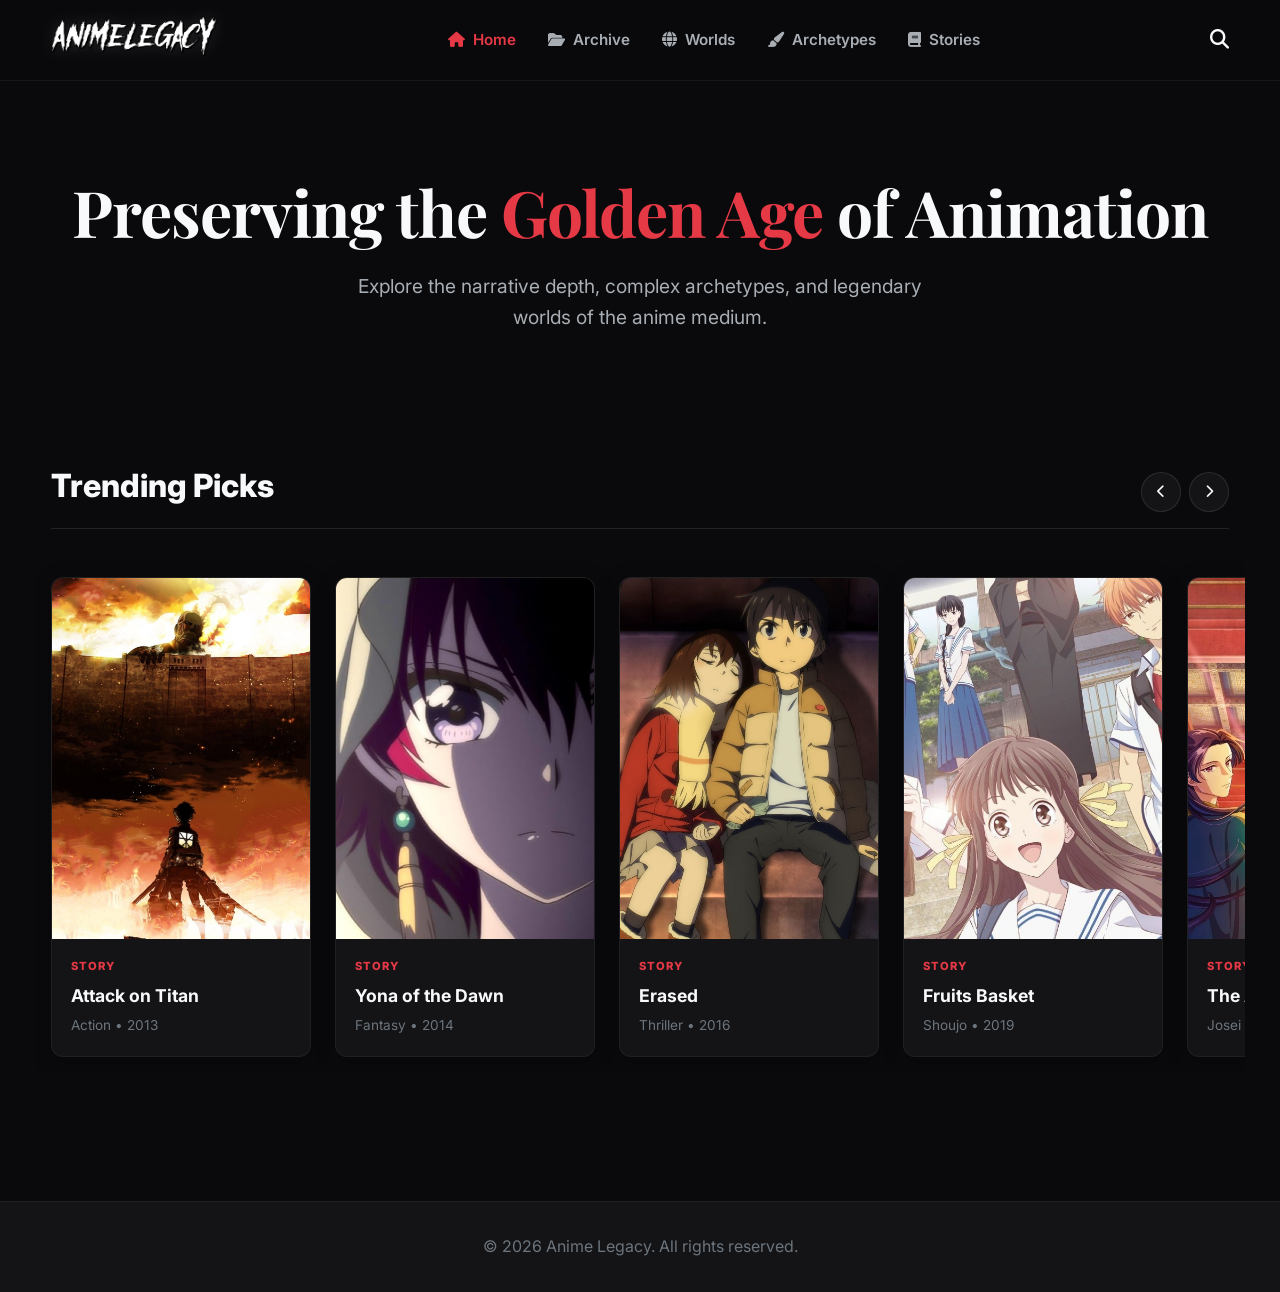
==== index.html @ 7cafa336 "Initial release: Complete Anime Legacy platform and documentation Co-authored-by: Giovanni Rutiglian" ====
<!doctype html>
<html lang="en">
  <head>
    <meta charset="UTF-8" />
    <meta name="viewport" content="width=device-width, initial-scale=1.0" />
    <meta
      name="description"
      content="Anime Legacy - Preserving the Golden Age of Animation"
    />
    <title>Anime Legacy | Home</title>

    <link rel="preconnect" href="https://fonts.googleapis.com" />
    <link rel="preconnect" href="https://fonts.gstatic.com" crossorigin />
    <link
      href="https://fonts.googleapis.com/css2?family=Inter:wght@300;400;600;800&family=Playfair+Display:wght@700&display=swap"
      rel="stylesheet"
    />

    <link
      rel="stylesheet"
      href="https://cdnjs.cloudflare.com/ajax/libs/font-awesome/6.4.0/css/all.min.css"
    />

    <link rel="stylesheet" href="assets/css/main.css" />
    <link rel="icon" type="image/png" href="assets/img/logo.png" />
  </head>
  <body class="theme-dark">
    <header class="navbar-global">
      <div class="container navbar-container">
        <a href="index.html" class="brand-logo">
          <img src="assets/img/logo.png" alt="Anime Legacy" />
        </a>

        <nav class="nav-links">
          <ul role="menubar">
            <li role="none">
              <a role="menuitem" href="index.html" class="active"
                ><i class="fas fa-home"></i> Home</a
              >
            </li>
            <li role="none">
              <a role="menuitem" href="archive.html"
                ><i class="fas fa-folder-open"></i> Archive</a
              >
            </li>
            <li role="none">
              <a role="menuitem" href="narrative-worlds.html"
                ><i class="fas fa-globe"></i> Worlds</a
              >
            </li>
            <li role="none">
              <a role="menuitem" href="archetypes-styles.html"
                ><i class="fas fa-paint-brush"></i> Archetypes</a
              >
            </li>
            <li role="none">
              <a role="menuitem" href="stories.html"
                ><i class="fas fa-book"></i> Stories</a
              >
            </li>
          </ul>
        </nav>

        <button
          class="search-trigger"
          aria-label="Open Search"
          id="btn-open-search"
        >
          <i class="fas fa-search"></i>
        </button>
      </div>
    </header>

    <div
      class="search-modal"
      id="search-modal"
      aria-hidden="true"
      role="dialog"
    >
      <div class="search-modal-backdrop" id="search-backdrop"></div>
      <div class="search-modal-content">
        <div class="search-input-wrapper">
          <i class="fas fa-search search-icon-inside"></i>
          <input
            type="text"
            id="global-search-input"
            placeholder="Search by title, character, or theme..."
            autocomplete="off"
          />
          <button
            class="close-search"
            id="btn-close-search"
            aria-label="Close Search"
          >
            <i class="fas fa-times"></i>
          </button>
        </div>
        <div class="search-results-container" id="search-results"></div>
      </div>
    </div>

    <main class="main-layout">
      <section class="hero-section">
        <div class="container">
          <h1 class="hero-title">
            Preserving the <span class="text-accent">Golden Age</span> of
            Animation
          </h1>
          <p class="hero-subtitle">
            Explore the narrative depth, complex archetypes, and legendary
            worlds of the anime medium.
          </p>
        </div>
      </section>

      <section class="content-section">
        <div class="container">
          <div class="section-header">
            <h2 class="section-title">Trending Picks</h2>
            <div class="carousel-controls">
              <button
                class="carousel-btn prev"
                aria-label="Scroll Left"
                data-target="carousel-trending"
              >
                <i class="fas fa-chevron-left"></i>
              </button>
              <button
                class="carousel-btn next"
                aria-label="Scroll Right"
                data-target="carousel-trending"
              >
                <i class="fas fa-chevron-right"></i>
              </button>
            </div>
          </div>

          <div class="carousel-viewport">
            <div
              class="carousel-track"
              id="carousel-trending"
              data-feed="recommended"
            ></div>
          </div>
        </div>
      </section>
    </main>

    <footer class="footer-global">
      <div class="container">
        <p>&copy; 2026 Anime Legacy. All rights reserved.</p>
      </div>
    </footer>

    <script type="module" src="assets/js/app.js"></script>
  </body>
</html>
---- assets/css/main.css ----
/* ==========================================================================
   CSS VARIABLES & THEMING
   ========================================================================== */
   :root {
    --color-bg-base: #0a0a0c;
    --color-bg-surface: #141417;
    --color-bg-surface-elevated: #1f1f24;
    
    --color-accent-primary: #e63946;
    --color-accent-hover: #f0545f;
    --color-accent-glow: rgba(230, 57, 70, 0.4);
    
    --color-text-primary: #f8f9fa;
    --color-text-secondary: #a8aeb4;
    --color-text-muted: #6c757d;
    
    --font-primary: 'Inter', sans-serif;
    --font-secondary: 'Playfair Display', serif;
    
    --radius-sm: 6px;
    --radius-md: 12px;
    --radius-lg: 20px;
    
    --shadow-soft: 0 4px 20px rgba(0, 0, 0, 0.3);
    --shadow-glow: 0 0 20px var(--color-accent-glow);
    
    --transition-fast: 0.2s cubic-bezier(0.4, 0, 0.2, 1);
    --transition-smooth: 0.4s cubic-bezier(0.16, 1, 0.3, 1);
}

/* ==========================================================================
   RESET & BASE STYLES
   ========================================================================== */
*, *::before, *::after {
    box-sizing: border-box;
    margin: 0;
    padding: 0;
}

body {
    background-color: var(--color-bg-base);
    color: var(--color-text-primary);
    font-family: var(--font-primary);
    line-height: 1.6;
    overflow-x: hidden;
    -webkit-font-smoothing: antialiased;
}

a {
    color: inherit;
    text-decoration: none;
    transition: color var(--transition-fast);
}

ul {
    list-style: none;
}

.container {
    width: 92%;
    max-width: 1280px;
    margin: 0 auto;
}

.text-accent {
    color: var(--color-accent-primary);
}

/* ==========================================================================
   NAVIGATION BAR
   ========================================================================== */
.navbar-global {
    position: sticky;
    top: 0;
    z-index: 1000;
    background: rgba(10, 10, 12, 0.85);
    backdrop-filter: blur(12px);
    border-bottom: 1px solid rgba(255, 255, 255, 0.05);
    padding: 1rem 0;
}

.navbar-container {
    display: flex;
    justify-content: space-between;
    align-items: center;
}

.brand-logo img {
    height: 40px;
    filter: drop-shadow(0 0 8px rgba(255, 255, 255, 0.1));
    transition: transform var(--transition-fast);
}

.brand-logo:hover img {
    transform: scale(1.05);
}

.nav-links ul {
    display: flex;
    gap: 2rem;
}

.nav-links a {
    font-weight: 600;
    font-size: 0.95rem;
    color: var(--color-text-secondary);
    display: flex;
    align-items: center;
    gap: 0.5rem;
}

.nav-links a:hover, .nav-links a.active {
    color: var(--color-accent-primary);
}

.search-trigger {
    background: transparent;
    border: none;
    color: var(--color-text-primary);
    font-size: 1.2rem;
    cursor: pointer;
    transition: color var(--transition-fast), transform var(--transition-fast);
}

.search-trigger:hover {
    color: var(--color-accent-primary);
    transform: scale(1.1);
}

/* ==========================================================================
   HERO SECTION
   ========================================================================== */
.hero-section {
    padding: 6rem 0 4rem;
    text-align: center;
}

.hero-title {
    font-family: var(--font-secondary);
    font-size: 4rem;
    line-height: 1.1;
    margin-bottom: 1.5rem;
    letter-spacing: -1px;
}

.hero-subtitle {
    font-size: 1.2rem;
    color: var(--color-text-secondary);
    max-width: 600px;
    margin: 0 auto;
}

/* ==========================================================================
   CAROUSEL COMPONENTS
   ========================================================================== */
.content-section {
    padding: 4rem 0;
}

.section-header {
    display: flex;
    justify-content: space-between;
    align-items: flex-end;
    margin-bottom: 2rem;
    border-bottom: 1px solid rgba(255, 255, 255, 0.1);
    padding-bottom: 1rem;
}

.section-title {
    font-size: 2rem;
    font-weight: 800;
}

.carousel-controls {
    display: flex;
    gap: 0.5rem;
}

.carousel-btn {
    background: var(--color-bg-surface);
    border: 1px solid rgba(255,255,255,0.1);
    color: var(--color-text-primary);
    width: 40px;
    height: 40px;
    border-radius: 50%;
    cursor: pointer;
    transition: all var(--transition-fast);
}

.carousel-btn:hover {
    background: var(--color-accent-primary);
    border-color: var(--color-accent-primary);
    transform: translateY(-2px);
    box-shadow: var(--shadow-glow);
}

.carousel-viewport {
    overflow: hidden;
    margin: 0 -1rem; /* Bleed edge for shadows */
    padding: 1rem;
}

.carousel-track {
    display: flex;
    gap: 1.5rem;
    transition: transform var(--transition-smooth);
}

/* Base Card Styles */
.media-card {
    flex: 0 0 260px;
    background: var(--color-bg-surface);
    border-radius: var(--radius-md);
    overflow: hidden;
    box-shadow: var(--shadow-soft);
    transition: transform var(--transition-smooth), box-shadow var(--transition-smooth);
    cursor: pointer;
    border: 1px solid rgba(255, 255, 255, 0.05);
}

.media-card:hover {
    transform: translateY(-8px);
    box-shadow: var(--shadow-glow);
    border-color: rgba(230, 57, 70, 0.3);
}

.card-image-wrapper {
    position: relative;
    width: 100%;
    padding-top: 140%; /* 1:1.4 Aspect ratio */
    overflow: hidden;
}

.card-image-wrapper img {
    position: absolute;
    top: 0;
    left: 0;
    width: 100%;
    height: 100%;
    object-fit: cover;
    transition: transform 0.6s cubic-bezier(0.16, 1, 0.3, 1);
}

.media-card:hover .card-image-wrapper img {
    transform: scale(1.08);
}

.card-content {
    padding: 1.2rem;
}

.card-type-badge {
    font-size: 0.7rem;
    text-transform: uppercase;
    letter-spacing: 1px;
    color: var(--color-accent-primary);
    font-weight: 800;
    margin-bottom: 0.4rem;
    display: block;
}

.card-title {
    font-size: 1.1rem;
    font-weight: 700;
    margin-bottom: 0.3rem;
    white-space: nowrap;
    overflow: hidden;
    text-overflow: ellipsis;
}

.card-meta {
    font-size: 0.85rem;
    color: var(--color-text-muted);
}

/* ==========================================================================
   GLOBAL SEARCH MODAL
   ========================================================================== */
.search-modal {
    position: fixed;
    inset: 0;
    z-index: 9999;
    display: flex;
    justify-content: center;
    align-items: flex-start;
    padding-top: 10vh;
    visibility: hidden;
    opacity: 0;
    transition: visibility 0s 0.3s, opacity 0.3s ease;
}

.search-modal.is-active {
    visibility: visible;
    opacity: 1;
    transition: opacity 0.3s ease;
}

.search-modal-backdrop {
    position: absolute;
    inset: 0;
    background: rgba(0, 0, 0, 0.8);
    backdrop-filter: blur(8px);
}

.search-modal-content {
    position: relative;
    width: 90%;
    max-width: 700px;
    background: var(--color-bg-surface);
    border-radius: var(--radius-md);
    box-shadow: 0 20px 40px rgba(0,0,0,0.5);
    overflow: hidden;
    border: 1px solid rgba(255,255,255,0.1);
    transform: translateY(-20px);
    transition: transform var(--transition-smooth);
}

.search-modal.is-active .search-modal-content {
    transform: translateY(0);
}

.search-input-wrapper {
    position: relative;
    padding: 1rem;
    border-bottom: 1px solid rgba(255,255,255,0.05);
    display: flex;
    align-items: center;
}

.search-icon-inside {
    color: var(--color-text-muted);
    font-size: 1.2rem;
    margin: 0 1rem;
}

#global-search-input {
    flex: 1;
    background: transparent;
    border: none;
    color: var(--color-text-primary);
    font-size: 1.2rem;
    outline: none;
}

.close-search {
    background: transparent;
    border: none;
    color: var(--color-text-muted);
    font-size: 1.5rem;
    cursor: pointer;
    margin: 0 1rem;
    transition: color var(--transition-fast);
}

.close-search:hover {
    color: var(--color-accent-primary);
}

.search-results-container {
    max-height: 50vh;
    overflow-y: auto;
}

.search-results-container::-webkit-scrollbar {
    width: 6px;
}
.search-results-container::-webkit-scrollbar-track {
    background: transparent;
}
.search-results-container::-webkit-scrollbar-thumb {
    background: rgba(255,255,255,0.2);
    border-radius: 10px;
}

.search-result-item {
    display: flex;
    align-items: center;
    padding: 1rem 1.5rem;
    gap: 1rem;
    border-bottom: 1px solid rgba(255,255,255,0.03);
    cursor: pointer;
    transition: background var(--transition-fast);
}

.search-result-item:hover {
    background: rgba(255,255,255,0.05);
}

.result-thumbnail {
    width: 50px;
    height: 70px;
    border-radius: 4px;
    object-fit: cover;
}

.result-info {
    display: flex;
    flex-direction: column;
}

.result-title {
    font-weight: 600;
    font-size: 1rem;
}

.result-type {
    font-size: 0.8rem;
    color: var(--color-accent-primary);
    text-transform: uppercase;
}

.search-empty-state {
    padding: 2rem;
    text-align: center;
    color: var(--color-text-muted);
}

/* ==========================================================================
   FOOTER
   ========================================================================== */
.footer-global {
    background: var(--color-bg-surface);
    padding: 2rem 0;
    text-align: center;
    color: var(--color-text-muted);
    border-top: 1px solid rgba(255, 255, 255, 0.05);
    margin-top: 4rem;
}
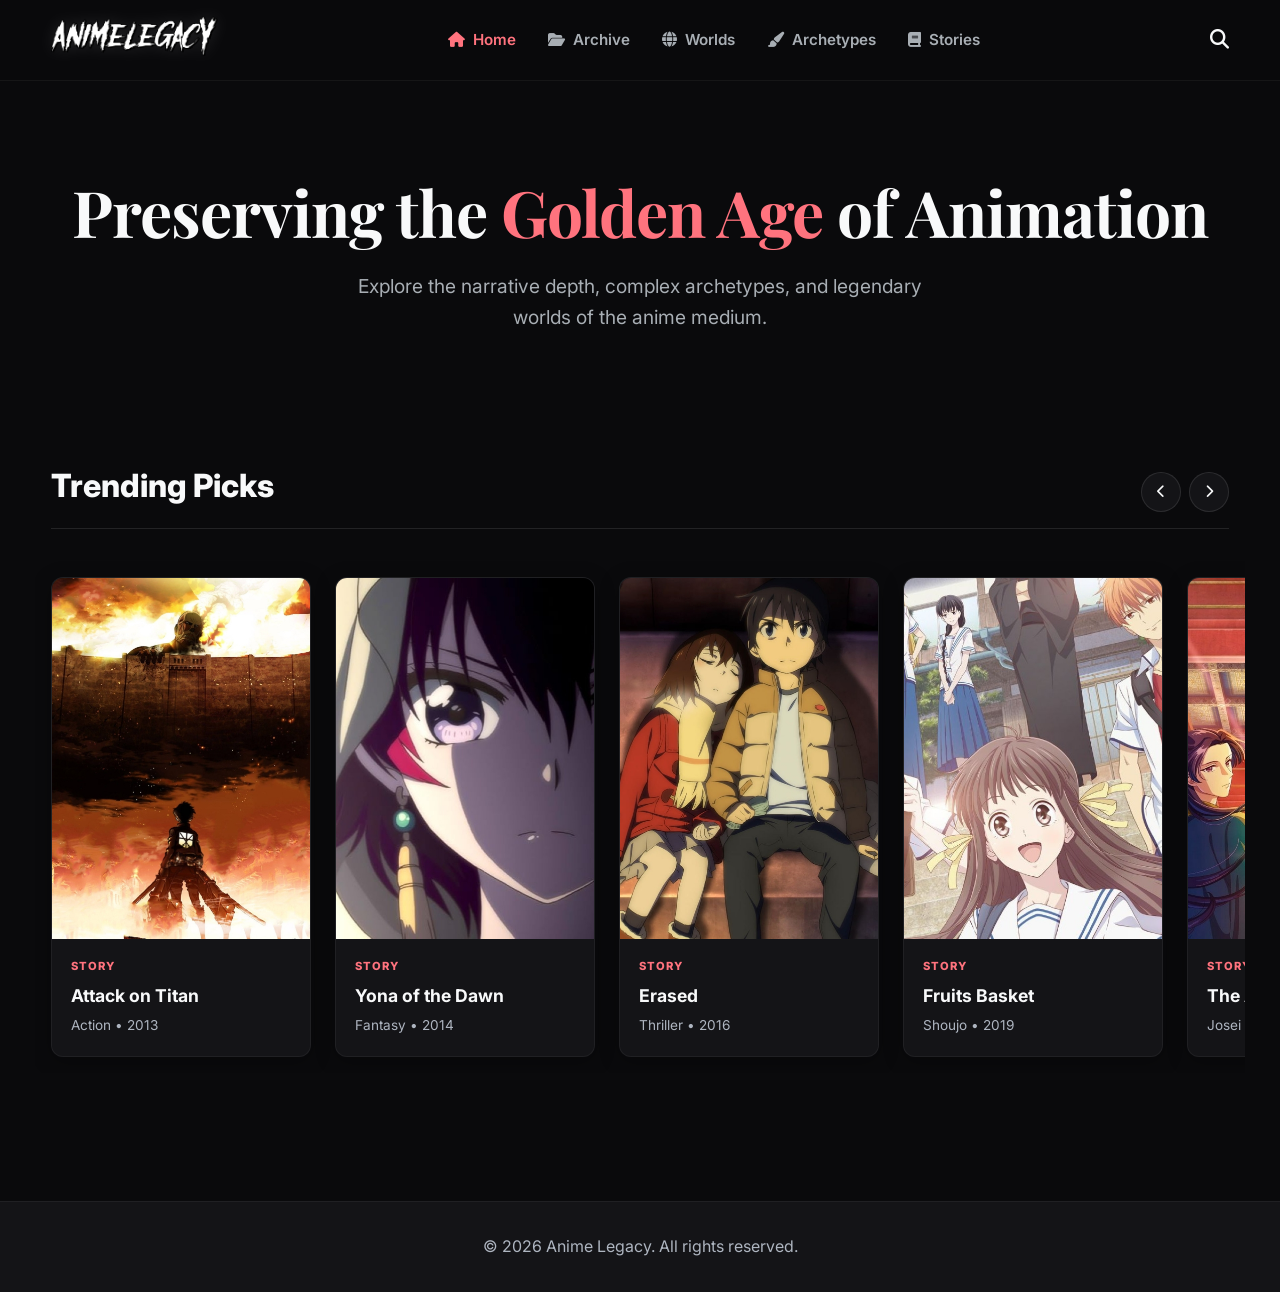
==== commit 6d2bea0f: "Improve archive search and keyboard navigation" ====
--- a/index.html
+++ b/index.html
@@ -25,36 +25,37 @@
     <link rel="icon" type="image/png" href="assets/img/logo.png" />
   </head>
   <body class="theme-dark">
+    <a class="skip-link" href="#main-content">Skip to content</a>
     <header class="navbar-global">
       <div class="container navbar-container">
         <a href="index.html" class="brand-logo">
           <img src="assets/img/logo.png" alt="Anime Legacy" />
         </a>
 
-        <nav class="nav-links">
-          <ul role="menubar">
-            <li role="none">
-              <a role="menuitem" href="index.html" class="active"
+        <nav class="nav-links" aria-label="Main navigation">
+          <ul>
+            <li>
+              <a href="index.html" class="active" aria-current="page"
                 ><i class="fas fa-home"></i> Home</a
               >
             </li>
-            <li role="none">
-              <a role="menuitem" href="archive.html"
+            <li>
+              <a href="archive.html"
                 ><i class="fas fa-folder-open"></i> Archive</a
               >
             </li>
-            <li role="none">
-              <a role="menuitem" href="narrative-worlds.html"
+            <li>
+              <a href="narrative-worlds.html"
                 ><i class="fas fa-globe"></i> Worlds</a
               >
             </li>
-            <li role="none">
-              <a role="menuitem" href="archetypes-styles.html"
+            <li>
+              <a href="archetypes-styles.html"
                 ><i class="fas fa-paint-brush"></i> Archetypes</a
               >
             </li>
-            <li role="none">
-              <a role="menuitem" href="stories.html"
+            <li>
+              <a href="stories.html"
                 ><i class="fas fa-book"></i> Stories</a
               >
             </li>
@@ -65,6 +66,8 @@
           class="search-trigger"
           aria-label="Open Search"
           id="btn-open-search"
+          aria-controls="search-modal"
+          aria-expanded="false"
         >
           <i class="fas fa-search"></i>
         </button>
@@ -76,6 +79,8 @@
       id="search-modal"
       aria-hidden="true"
       role="dialog"
+      aria-modal="true"
+      aria-label="Search the archive"
     >
       <div class="search-modal-backdrop" id="search-backdrop"></div>
       <div class="search-modal-content">
@@ -84,6 +89,7 @@
           <input
             type="text"
             id="global-search-input"
+            aria-label="Search by title, genre or theme"
             placeholder="Search by title, character, or theme..."
             autocomplete="off"
           />
@@ -96,10 +102,11 @@
           </button>
         </div>
         <div class="search-results-container" id="search-results"></div>
+        <p class="sr-only" id="search-status" role="status"></p>
       </div>
     </div>
 
-    <main class="main-layout">
+    <main id="main-content" tabindex="-1" class="main-layout">
       <section class="hero-section">
         <div class="container">
           <h1 class="hero-title">
--- a/assets/css/main.css
+++ b/assets/css/main.css
@@ -6,13 +6,13 @@
     --color-bg-surface: #141417;
     --color-bg-surface-elevated: #1f1f24;
     
-    --color-accent-primary: #e63946;
+    --color-accent-primary: #ff737e;
     --color-accent-hover: #f0545f;
     --color-accent-glow: rgba(230, 57, 70, 0.4);
     
     --color-text-primary: #f8f9fa;
     --color-text-secondary: #a8aeb4;
-    --color-text-muted: #6c757d;
+    --color-text-muted: #aeb5c0;
     
     --font-primary: 'Inter', sans-serif;
     --font-secondary: 'Playfair Display', serif;
@@ -425,4 +425,30 @@
     color: var(--color-text-muted);
     border-top: 1px solid rgba(255, 255, 255, 0.05);
     margin-top: 4rem;
-}+}
+body.search-open { overflow: hidden; }
+a.media-card { display: block; color: inherit; text-decoration: none; }
+:where(a, button, input, select):focus-visible { outline: 3px solid #ffd07c; outline-offset: 4px; }
+.sr-only, .skip-link:not(:focus) { position: absolute; width: 1px; height: 1px; overflow: hidden; clip-path: inset(50%); white-space: nowrap; }
+.skip-link:focus { position: fixed; z-index: 9999; left: 1rem; top: 1rem; padding: .75rem 1.1rem; background: #eae3d3; color: #171922; }
+.archive-layout .hero-title { font-family: Georgia, serif; letter-spacing: -.045em; }
+.archive-count { color: #eae3d3; margin: 1.4rem 0 .8rem; font-variant-numeric: tabular-nums; }
+.search-result-item { text-decoration: none; color: inherit; }
+.search-all { border-top: 1px solid #625d6b; margin-top: .5rem; }
+@media (prefers-reduced-motion: reduce) {
+    *, *::before, *::after { scroll-behavior: auto !important; transition-duration: 0.01ms !important; animation-duration: 0.01ms !important; }
+}
+.archive-filters label { display: block; color: #eae3d3; margin-bottom: .25rem; font-size: .9rem; }
+.archive-filters .filters-container { margin-bottom: 1.4rem !important; align-items: end !important; }
+.archive-header { text-align: left !important; }
+.archive-header .hero-subtitle { max-width: 44ch; }
+
+@media (max-width: 760px) {
+    .navbar-container { display: grid; grid-template-columns: 1fr auto; gap: .65rem 1rem; }
+    .navbar-container .nav-links { grid-column: 1 / -1; grid-row: 2; min-width: 0; }
+    .navbar-container .search-trigger { grid-column: 2; grid-row: 1; min-width: 44px; min-height: 44px; }
+    .nav-links ul { flex-wrap: wrap; gap: .15rem .8rem; }
+    .nav-links a { min-height: 36px; }
+    .hero-title { font-size: clamp(2.1rem, 10vw, 3.2rem); }
+    .archive-filters .filter-group { min-width: min(200px, 100%) !important; }
+}
